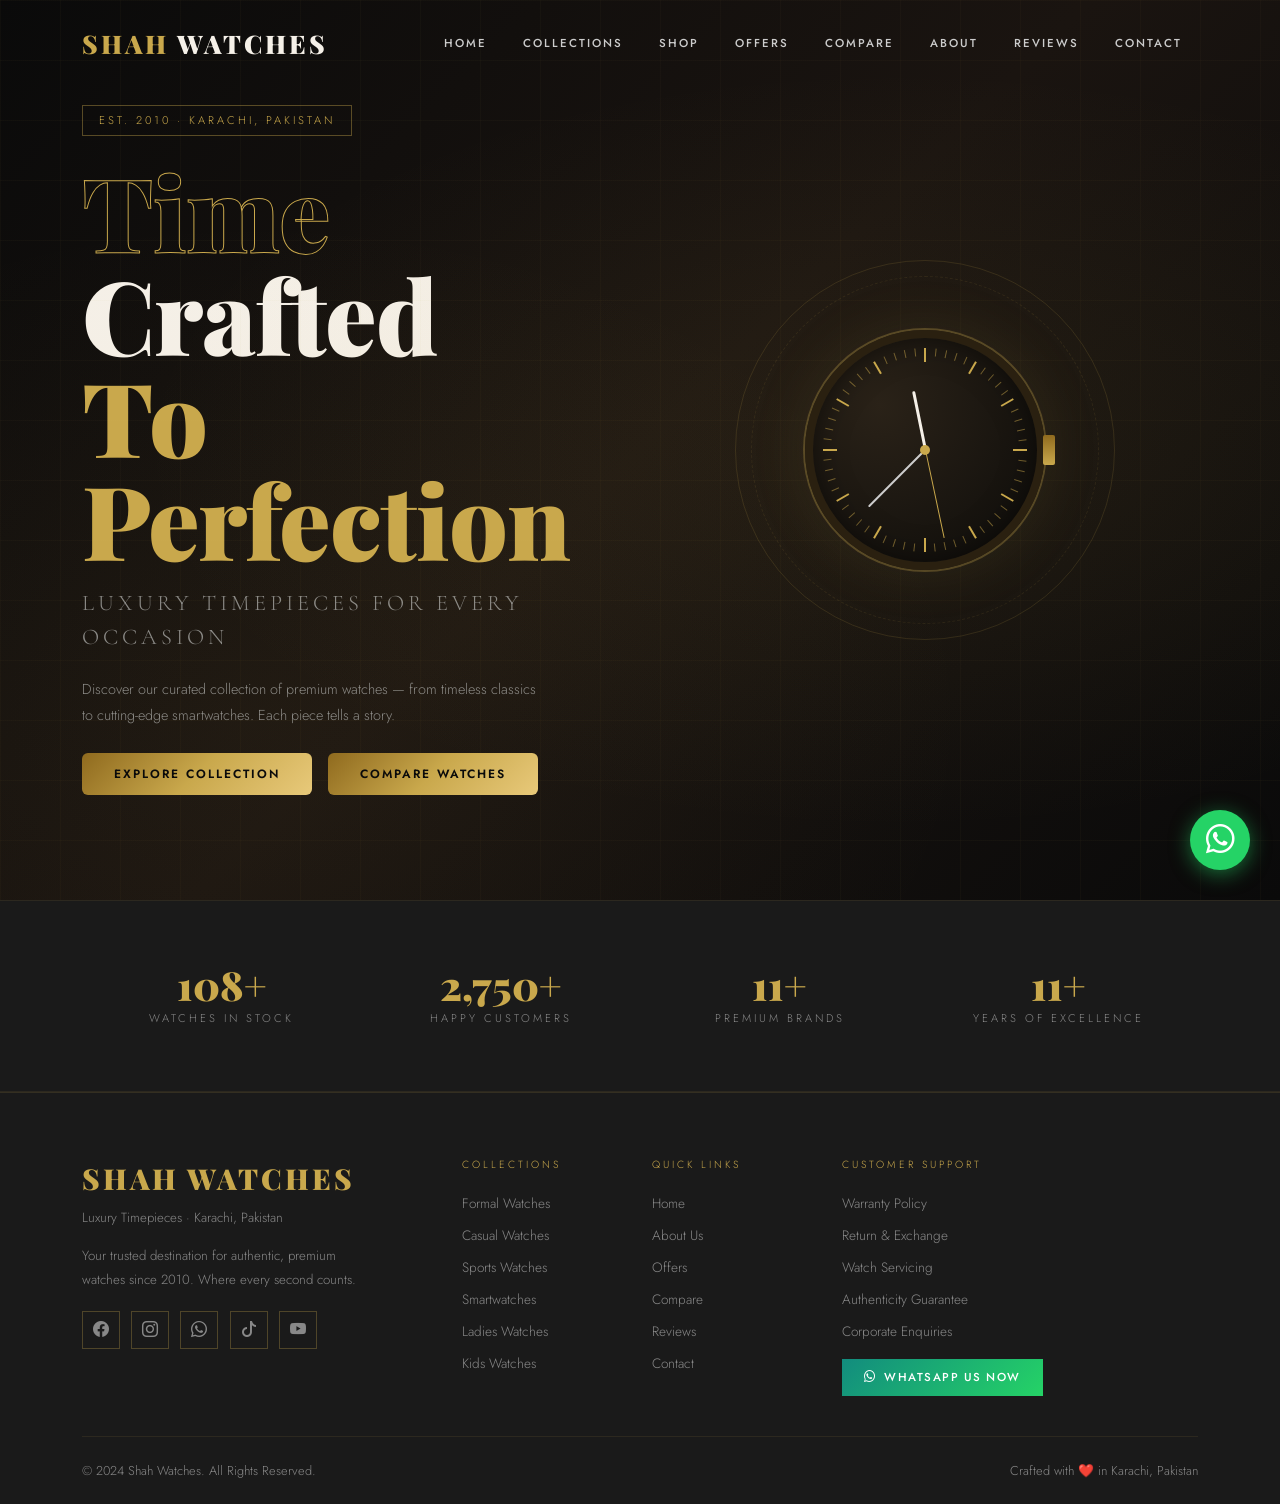
==== index.html @ b2a157eb "initial" ====
<!DOCTYPE html>
<html lang="en">
<head>
  <meta charset="UTF-8" />
  <meta name="viewport" content="width=device-width, initial-scale=1.0"/>
  <title>SHAH WATCHES – Luxury Timepieces</title>

  <!-- Bootstrap 5 -->
  <link href="https://cdn.jsdelivr.net/npm/bootstrap@5.3.3/dist/css/bootstrap.min.css" rel="stylesheet"/>
  <!-- Bootstrap Icons -->
  <link href="https://cdn.jsdelivr.net/npm/bootstrap-icons@1.11.3/font/bootstrap-icons.min.css" rel="stylesheet"/>
  <!-- Google Fonts -->
  <link href="https://fonts.googleapis.com/css2?family=Playfair+Display:ital,wght@0,400;0,700;0,900;1,400&family=Cormorant+Garamond:wght@300;400;600&family=Jost:wght@300;400;500;600&display=swap" rel="stylesheet"/>
  <link rel="shortcut icon" href="images/wrist-watch.png" type="image/x-icon">
  <link rel="stylesheet" href="style.css">  
</head>
<body>

<!-- ════════════════════════════════════════
     WHATSAPP FLOATING BUTTON
═══════════════════════════════════════════ -->
<a href="https://wa.me/923001234567" target="_blank" class="whatsapp-float" title="Chat on WhatsApp">
  <i class="bi bi-whatsapp"></i>
</a>
<div class="whatsapp-tooltip">Chat on WhatsApp</div>

<!-- BACK TO TOP -->
<div id="backToTop" onclick="window.scrollTo({top:0,behavior:'smooth'})">
  <i class="bi bi-chevron-up"></i>
</div>

<!-- ════════════════════════════════════════
     NAVBAR
═══════════════════════════════════════════ -->
<nav class="navbar navbar-expand-lg fixed-top" id="mainNav">
  <div class="container">
    <a class="navbar-brand" href="#hero">SHAH <span>WATCHES</span></a>
    <button class="navbar-toggler" type="button" data-bs-toggle="collapse" data-bs-target="#navMenu">
      <span class="navbar-toggler-icon"></span>
    </button>
    <div class="collapse navbar-collapse" id="navMenu">
      <ul class="navbar-nav ms-auto gap-1">
        <li class="nav-item"><a class="nav-link active" href="index.html">Home</a></li>
        <li class="nav-item"><a class="nav-link" href="collection.html">Collections</a></li>
        <li class="nav-item"><a class="nav-link" href="shop.html">Shop</a></li>
        <li class="nav-item"><a class="nav-link" href="offers.html">Offers</a></li>
        <li class="nav-item"><a class="nav-link" href="compare.html">Compare</a></li>
        <li class="nav-item"><a class="nav-link" href="about.html">About</a></li>
        <li class="nav-item"><a class="nav-link" href="reviews.html">Reviews</a></li>
        <li class="nav-item"><a class="nav-link" href="contact.html">Contact</a></li>
      </ul>
    </div>
  </div>
</nav>

<!-- ════════════════════════════════════════
     HERO
═══════════════════════════════════════════ -->
<section id="hero">
  <div class="hero-grid-bg"></div>
  <div class="container">
    <div class="row align-items-center">
      <div class="col-lg-6">
        <div class="hero-badge">Est. 2010 · Karachi, Pakistan</div>
        <h1 class="hero-title mb-3">
          <span class="outline-text">Time</span><br>
          Crafted<br>
          <span class="gold">To Perfection</span>
        </h1>
        <p class="hero-subtitle mb-4">Luxury Timepieces for Every Occasion</p>
        <p class="text-muted mb-4" style="font-size:0.9rem; max-width:460px; line-height:1.8; color:var(--gray) !important;">
          Discover our curated collection of premium watches — from timeless classics to cutting-edge smartwatches. Each piece tells a story.
        </p>
        <div class="d-flex gap-3 flex-wrap">
          <a href="shop.html" class="btn btn-gold"><span>Explore Collection</span></a>
          <a href="compare.html" class="btn btn-gold"><span>Compare Watches</span></a>
        </div>
      </div>
      <div class="col-lg-6 hero-watch-visual">
        <div class="watch-ring" id="watchRing">
          <div class="watch-face" id="watchFace">
            <div class="tick-marks" id="tickMarks"></div>
            <div class="watch-hand-hour" id="hourHand"></div>
            <div class="watch-hand-min" id="minHand"></div>
            <div class="watch-hand-sec" id="secHand"></div>
            <div class="watch-center-dot"></div>
            <div class="watch-crown"></div>
          </div>
        </div>
      </div>
    </div>
  </div>
</section>

<!-- ════════════════════════════════════════
     STATS
═══════════════════════════════════════════ -->
<section id="stats">
  <div class="container">
    <div class="row text-center g-0">
      <div class="col-6 col-md-3 fade-up">
        <div class="stat-item">
          <div class="stat-number" data-count="500">0</div>
          <div class="stat-label">Watches in Stock</div>
        </div>
      </div>
      <div class="col-6 col-md-3 fade-up" style="transition-delay:0.1s">
        <div class="stat-item">
          <div class="stat-number" data-count="15000">0</div>
          <div class="stat-label">Happy Customers</div>
        </div>
      </div>
      <div class="col-6 col-md-3 fade-up" style="transition-delay:0.2s">
        <div class="stat-item">
          <div class="stat-number" data-count="50">0</div>
          <div class="stat-label">Premium Brands</div>
        </div>
      </div>
      <div class="col-6 col-md-3 fade-up" style="transition-delay:0.3s">
        <div class="stat-item">
          <div class="stat-number" data-count="14">0</div>
          <div class="stat-label">Years of Excellence</div>
        </div>
      </div>
    </div>
  </div>
</section>



<!-- ════════════════════════════════════════
     FOOTER
═══════════════════════════════════════════ -->
<footer>
  <div class="container">
    <div class="row g-4">
      <div class="col-lg-4">
        <div class="footer-brand">SHAH WATCHES</div>
        <div class="footer-tagline">Luxury Timepieces · Karachi, Pakistan</div>
        <p style="color:var(--gray); font-size:0.83rem; line-height:1.8; margin-top:1rem; max-width:300px;">
          Your trusted destination for authentic, premium watches since 2010. Where every second counts.
        </p>
        <div class="social-links">
          <a href="https://www.facebook.com/" class="social-link"><i class="bi bi-facebook"></i></a>
          <a href="https://www.instagram.com/" class="social-link"><i class="bi bi-instagram"></i></a>
          <a href="https://wa.me/923001234567" target="_blank" class="social-link"><i class="bi bi-whatsapp"></i></a>
          <a href="https://www.tiktok.com/" class="social-link"><i class="bi bi-tiktok"></i></a>
          <a href="https://www.youtube.com/feed/homepage" class="social-link"><i class="bi bi-youtube"></i></a>
        </div>
      </div>
      <div class="col-sm-6 col-lg-2">
        <div class="footer-heading">Collections</div>
        <ul class="footer-links">
          <li><a href="#categories">Formal Watches</a></li>
          <li><a href="#categories">Casual Watches</a></li>
          <li><a href="#categories">Sports Watches</a></li>
          <li><a href="#categories">Smartwatches</a></li>
          <li><a href="#categories">Ladies Watches</a></li>
          <li><a href="#categories">Kids Watches</a></li>
        </ul>
      </div>
      <div class="col-sm-6 col-lg-2">
        <div class="footer-heading">Quick Links</div>
        <ul class="footer-links">
          <li><a href="index.html">Home</a></li>
          <li><a href="about.html">About Us</a></li>
          <li><a href="offers.html">Offers</a></li>
          <li><a href="compare.html">Compare</a></li>
          <li><a href="reviews.html">Reviews</a></li>
          <li><a href="contact.html">Contact</a></li>
        </ul>
      </div>
      <div class="col-lg-4">
        <div class="footer-heading">Customer Support</div>
        <ul class="footer-links">
          <li><a href="#">Warranty Policy</a></li>
          <li><a href="#">Return & Exchange</a></li>
          <li><a href="#">Watch Servicing</a></li>
          <li><a href="#">Authenticity Guarantee</a></li>
          <li><a href="#">Corporate Enquiries</a></li>
        </ul>
        <div class="mt-3">
          <a href="https://wa.me/923001234567" target="_blank" class="btn-whatsapp d-inline-flex" style="width:auto; padding: 0.6rem 1.4rem;">
            <i class="bi bi-whatsapp"></i> WhatsApp Us Now
          </a>
        </div>
      </div>
    </div>
    <div class="footer-bottom">
      <p>© 2024 Shah Watches. All Rights Reserved.</p>
      <p>Crafted with ❤️ in Karachi, Pakistan</p>
    </div>
  </div>
</footer>

<!-- ════════════════════════════════════════
     SCRIPTS
═══════════════════════════════════════════ -->
<script src="https://code.jquery.com/jquery-3.7.1.min.js"></script>
<script src="https://cdn.jsdelivr.net/npm/bootstrap@5.3.3/dist/js/bootstrap.bundle.min.js"></script>
<script src="script.js"></script>
</body>
</html>
---- style.css ----
:root {
      --gold: #c9a84c;
      --gold-light: #e8c97a;
      --gold-dark: #8f6a1e;
      --black: #0a0a0a;
      --dark: #111111;
      --dark2: #1a1a1a;
      --dark3: #222222;
      --dark4: #2c2c2c;
      --gray: #888888;
      --light-gray: #cccccc;
      --white: #f5f0e8;
      --whatsapp: #25d366;
    }

    * { margin: 0; padding: 0; box-sizing: border-box; }

    html { scroll-behavior: smooth; }

    body {
      background: var(--black);
      color: var(--white);
      font-family: 'Jost', sans-serif;
      font-weight: 300;
      overflow-x: hidden;
    }

    /* ── SCROLLBAR ── */
    ::-webkit-scrollbar { width: 6px; }
    ::-webkit-scrollbar-track { background: var(--dark); }
    ::-webkit-scrollbar-thumb { background: var(--gold); border-radius: 3px; }

    /* ── SELECTION ── */
    ::selection { background: var(--gold); color: var(--black); }

    /* ── TYPOGRAPHY ── */
    .display-font { font-family: 'Playfair Display', serif; }
    .serif { font-family: 'Cormorant Garamond', serif; }
    .gold { color: var(--gold); }
    .gold-light { color: var(--gold-light); }

    /* ── GOLD LINE DIVIDER ── */
    .gold-line {
      width: 60px; height: 2px;
      background: linear-gradient(90deg, transparent, var(--gold), transparent);
      margin: 1rem auto;
    }
    .gold-line-left {
      width: 60px; height: 2px;
      background: linear-gradient(90deg, var(--gold), transparent);
      margin: 1rem 0;
    }

    /* ── BUTTONS ── */
    .btn-gold {
      background: linear-gradient(135deg, var(--gold-dark), var(--gold), var(--gold-light));
      color: var(--black);
      border: none;
      font-family: 'Jost', sans-serif;
      font-weight: 600;
      letter-spacing: 2px;
      text-transform: uppercase;
      font-size: 0.75rem;
      padding: 0.75rem 2rem;
      transition: all 0.4s ease;
      position: relative;
      overflow: hidden;
    }
    .btn-gold::before {
      content: '';
      position: absolute; top: 0; left: -100%;
      width: 100%; height: 100%;
      background: linear-gradient(135deg, var(--gold-light), var(--gold));
      transition: left 0.4s ease;
    }
    .btn-gold:hover::before { left: 0; }
    .btn-gold span { position: relative; z-index: 1; }
    .btn-gold:hover { color: var(--black); transform: translateY(-2px); box-shadow: 0 8px 25px rgba(201,168,76,0.4); }

    .btn-outline-gold {
      border: 1px solid var(--gold);
      color: var(--gold);
      background: transparent;
      font-family: 'Jost', sans-serif;
      font-weight: 500;
      letter-spacing: 2px;
      text-transform: uppercase;
      font-size: 0.75rem;
      padding: 0.75rem 2rem;
      transition: all 0.3s ease;
    }
    .btn-outline-gold:hover {
      background: var(--gold);
      color: var(--black);
      transform: translateY(-2px);
      box-shadow: 0 8px 25px rgba(201,168,76,0.3);
    }

    /* ── WHATSAPP FLOAT ── */
    .whatsapp-float {
      position: fixed;
      bottom: 30px; right: 30px;
      z-index: 9999;
      width: 60px; height: 60px;
      background: var(--whatsapp);
      border-radius: 50%;
      display: flex; align-items: center; justify-content: center;
      box-shadow: 0 4px 20px rgba(37,211,102,0.5);
      transition: all 0.3s ease;
      text-decoration: none;
    }
    .whatsapp-float:hover {
      transform: scale(1.15);
      box-shadow: 0 8px 30px rgba(37,211,102,0.7);
    }
    .whatsapp-float i { color: #fff; font-size: 1.8rem; }
    .whatsapp-tooltip {
      position: fixed;
      bottom: 42px; right: 100px;
      z-index: 9998;
      background: var(--dark2);
      color: var(--white);
      padding: 0.4rem 0.8rem;
      border-radius: 6px;
      font-size: 0.8rem;
      white-space: nowrap;
      border: 1px solid var(--gold);
      opacity: 0;
      pointer-events: none;
      transition: opacity 0.3s;
    }
    .whatsapp-float:hover + .whatsapp-tooltip { opacity: 1; }

    /* ── NAVBAR ── */
    #mainNav {
      background: rgba(10,10,10,0.0);
      transition: all 0.5s ease;
      padding: 1.2rem 0;
    }
    #mainNav.scrolled {
      background: rgba(10,10,10,0.97);
      padding: 0.7rem 0;
      border-bottom: 1px solid rgba(201,168,76,0.2);
      box-shadow: 0 4px 20px rgba(0,0,0,0.5);
    }
    .navbar-brand {
      font-family: 'Playfair Display', serif;
      font-size: 1.6rem;
      font-weight: 900;
      color: var(--gold) !important;
      letter-spacing: 3px;
      text-transform: uppercase;
    }
    .navbar-brand span { color: var(--white); }
    .nav-link {
      font-family: 'Jost', sans-serif;
      font-weight: 500;
      letter-spacing: 2px;
      text-transform: uppercase;
      font-size: 0.72rem;
      color: var(--light-gray) !important;
      padding: 0.5rem 1rem !important;
      transition: color 0.3s;
      position: relative;
    }
    .nav-link::after {
      content: '';
      position: absolute; bottom: 0; left: 50%; right: 50%;
      height: 1px; background: var(--gold);
      transition: all 0.3s;
    }
    .nav-link:hover::after, .nav-link.active::after { left: 10%; right: 10%; }
    .nav-link:hover, .nav-link.active { color: var(--gold) !important; }
    .navbar-toggler { border-color: var(--gold); }
    .navbar-toggler-icon { filter: invert(1); }

    /* ── HERO ── */
    #hero {
      min-height: 100vh;
      background: linear-gradient(135deg, #0a0a0a 0%, #1a1410 50%, #0a0a0a 100%);
      position: relative;
      display: flex; align-items: center;
      overflow: hidden;
    }
    #hero::before {
      content: '';
      position: absolute; inset: 0;
      background:
        radial-gradient(ellipse at 70% 50%, rgba(201,168,76,0.08) 0%, transparent 60%),
        radial-gradient(ellipse at 20% 80%, rgba(201,168,76,0.05) 0%, transparent 50%);
    }
    .hero-grid-bg {
      position: absolute; inset: 0;
      background-image:
        linear-gradient(rgba(201,168,76,0.03) 1px, transparent 1px),
        linear-gradient(90deg, rgba(201,168,76,0.03) 1px, transparent 1px);
      background-size: 60px 60px;
    }
    .hero-title {
      font-family: 'Playfair Display', serif;
      font-size: clamp(3rem, 8vw, 7rem);
      font-weight: 900;
      line-height: 1.0;
      letter-spacing: -1px;
    }
    .hero-title .outline-text {
      -webkit-text-stroke: 1px var(--gold);
      color: transparent;
    }
    .hero-subtitle {
      font-family: 'Cormorant Garamond', serif;
      font-size: clamp(1rem, 2vw, 1.4rem);
      color: var(--gray);
      letter-spacing: 4px;
      text-transform: uppercase;
      font-weight: 300;
    }
    .hero-badge {
      display: inline-block;
      border: 1px solid rgba(201,168,76,0.4);
      color: var(--gold);
      font-size: 0.7rem;
      letter-spacing: 3px;
      text-transform: uppercase;
      padding: 0.4rem 1rem;
      font-family: 'Jost', sans-serif;
      margin-bottom: 1.5rem;
    }
    .hero-watch-visual {
      position: relative;
      display: flex; align-items: center; justify-content: center;
    }
    .watch-ring {
      width: 380px; height: 380px;
      border-radius: 50%;
      border: 1px solid rgba(201,168,76,0.15);
      display: flex; align-items: center; justify-content: center;
      position: relative;
      animation: rotateRing 20s linear infinite;
    }
    .watch-ring::before {
      content: '';
      position: absolute; inset: 15px;
      border-radius: 50%;
      border: 1px dashed rgba(201,168,76,0.1);
    }
    @keyframes rotateRing { to { transform: rotate(360deg); } }
    .watch-face {
      width: 240px; height: 240px;
      border-radius: 50%;
      background: radial-gradient(circle at 30% 30%, #2a2218, #0d0c0a);
      border: 8px solid #2a2010;
      box-shadow:
        0 0 0 2px rgba(201,168,76,0.3),
        0 0 60px rgba(201,168,76,0.1),
        inset 0 0 30px rgba(0,0,0,0.5);
      position: relative;
      display: flex; align-items: center; justify-content: center;
      animation: counterRotate 20s linear infinite;
    }
    @keyframes counterRotate { to { transform: rotate(-360deg); } }
    .watch-crown {
      width: 12px; height: 30px;
      background: linear-gradient(var(--gold-dark), var(--gold));
      border-radius: 2px;
      position: absolute;
      right: -18px; top: 50%;
      transform: translateY(-50%);
    }
    .watch-hand-hour, .watch-hand-min, .watch-hand-sec {
      position: absolute;
      bottom: 50%; left: 50%;
      transform-origin: bottom center;
      border-radius: 2px;
    }
    .watch-hand-hour {
      width: 3px; height: 60px;
      background: var(--white);
      margin-left: -1.5px;
    }
    .watch-hand-min {
      width: 2px; height: 80px;
      background: var(--light-gray);
      margin-left: -1px;
    }
    .watch-hand-sec {
      width: 1px; height: 90px;
      background: var(--gold);
      margin-left: -0.5px;
    }
    .watch-center-dot {
      position: absolute;
      width: 10px; height: 10px;
      background: var(--gold);
      border-radius: 50%;
      z-index: 10;
    }
    .tick-marks {
      position: absolute; inset: 10px; border-radius: 50%;
    }
    .tick {
      position: absolute; width: 100%; height: 100%;
      display: flex; align-items: flex-start; justify-content: center;
    }
    .tick span {
      display: block;
      width: 1px; height: 8px;
      background: rgba(201,168,76,0.5);
    }
    .tick.major span {
      width: 2px; height: 14px;
      background: var(--gold);
    }

    /* ── SECTION BASE ── */
    section { padding: 6rem 0; }
    .section-label {
      font-family: 'Jost', sans-serif;
      font-size: 0.65rem;
      letter-spacing: 5px;
      text-transform: uppercase;
      color: var(--gold);
      margin-bottom: 0.5rem;
    }
    .section-title {
      font-family: 'Playfair Display', serif;
      font-size: clamp(2rem, 4vw, 3rem);
      font-weight: 700;
      line-height: 1.2;
    }

    /* ── STATS BAR ── */
    #stats {
      background: var(--dark2);
      padding: 3rem 0;
      border-top: 1px solid rgba(201,168,76,0.1);
      border-bottom: 1px solid rgba(201,168,76,0.1);
    }
    .stat-item { text-align: center; padding: 1rem; }
    .stat-number {
      font-family: 'Playfair Display', serif;
      font-size: 2.5rem;
      font-weight: 900;
      color: var(--gold);
      line-height: 1;
    }
    .stat-label {
      font-size: 0.7rem;
      letter-spacing: 3px;
      text-transform: uppercase;
      color: var(--gray);
      margin-top: 0.3rem;
    }
    .stat-divider {
      width: 1px;
      background: rgba(201,168,76,0.2);
      align-self: stretch;
    }

    /* ── CATEGORIES ── */
    #categories { background: var(--dark); }
    .category-card {
      position: relative;
      overflow: hidden;
      cursor: pointer;
      border: 1px solid rgba(201,168,76,0.1);
      transition: all 0.4s ease;
      background: var(--dark2);
    }
    .category-card:hover {
      border-color: var(--gold);
      transform: translateY(-5px);
      box-shadow: 0 20px 40px rgba(0,0,0,0.5), 0 0 20px rgba(201,168,76,0.1);
    }
    .category-icon-wrap {
      width: 80px; height: 80px;
      border-radius: 50%;
      background: linear-gradient(135deg, var(--dark3), var(--dark4));
      border: 1px solid rgba(201,168,76,0.3);
      display: flex; align-items: center; justify-content: center;
      margin: 2rem auto 1rem;
      transition: all 0.4s;
    }
    .category-card:hover .category-icon-wrap {
      background: linear-gradient(135deg, var(--gold-dark), var(--gold));
      border-color: var(--gold);
    }
    .category-icon-wrap i { font-size: 2rem; color: var(--gold); transition: color 0.4s; }
    .category-card:hover .category-icon-wrap i { color: var(--black); }
    .category-card .card-body { text-align: center; padding: 1rem 1.5rem 2rem; }
    .category-card .card-title {
      font-family: 'Playfair Display', serif;
      font-size: 1.2rem;
      color: var(--white);
      margin-bottom: 0.5rem;
    }
    .category-card .card-text { color: var(--gray); font-size: 0.85rem; line-height: 1.6; }
    .category-count {
      display: inline-block;
      background: rgba(201,168,76,0.1);
      color: var(--gold);
      border: 1px solid rgba(201,168,76,0.3);
      font-size: 0.65rem;
      letter-spacing: 2px;
      padding: 0.2rem 0.7rem;
      margin-top: 0.8rem;
      text-transform: uppercase;
    }

    /* ── PRODUCTS ── */
    #products { background: var(--black); }
    .filter-tabs { border-bottom: 1px solid rgba(201,168,76,0.15); margin-bottom: 3rem; }
    .filter-tab {
      background: none; border: none; outline: none;
      color: var(--gray);
      font-family: 'Jost', sans-serif;
      font-size: 0.75rem;
      letter-spacing: 2px;
      text-transform: uppercase;
      padding: 0.8rem 1.5rem;
      cursor: pointer;
      transition: all 0.3s;
      position: relative;
      border-bottom: 2px solid transparent;
      margin-bottom: -1px;
    }
    .filter-tab.active, .filter-tab:hover { color: var(--gold); border-bottom-color: var(--gold); }

    .product-card {
      background: var(--dark2);
      border: 1px solid rgba(201,168,76,0.08);
      transition: all 0.4s ease;
      overflow: hidden;
      position: relative;
    }
    .product-card:hover {
      border-color: rgba(201,168,76,0.3);
      transform: translateY(-5px);
      box-shadow: 0 20px 50px rgba(0,0,0,0.6);
    }
    .product-img-wrap {
      background: linear-gradient(135deg, #1a1812, #0f0e0c);
      padding: 2rem;
      display: flex; align-items: center; justify-content: center;
      min-height: 200px;
      position: relative;
      overflow: hidden;
    }
    .product-img-wrap::after {
      content: '';
      position: absolute; inset: 0;
      background: radial-gradient(circle at 50% 50%, rgba(201,168,76,0.05), transparent 70%);
    }
    .product-emoji { font-size: 5rem; filter: drop-shadow(0 10px 20px rgba(0,0,0,0.5)); }
    .product-badge {
      position: absolute; top: 1rem; left: 1rem;
      background: var(--gold);
      color: var(--black);
      font-size: 0.6rem;
      font-weight: 700;
      letter-spacing: 2px;
      padding: 0.25rem 0.6rem;
      text-transform: uppercase;
    }
    .product-badge.sale { background: #c0392b; color: #fff; }
    .product-badge.new { background: var(--gold); }
    .product-info { padding: 1.5rem; }
    .product-brand {
      font-size: 0.65rem;
      letter-spacing: 3px;
      color: var(--gold);
      text-transform: uppercase;
      margin-bottom: 0.3rem;
    }
    .product-name {
      font-family: 'Playfair Display', serif;
      font-size: 1.05rem;
      color: var(--white);
      margin-bottom: 0.4rem;
    }
    .product-desc { font-size: 0.8rem; color: var(--gray); line-height: 1.5; margin-bottom: 1rem; }
    .product-price .current { font-size: 1.2rem; color: var(--gold); font-weight: 600; }
    .product-price .old { font-size: 0.85rem; color: var(--gray); text-decoration: line-through; margin-left: 0.5rem; }
    .product-stars { color: var(--gold); font-size: 0.75rem; }
    .btn-whatsapp {
      background: linear-gradient(135deg, #128c7e, #25d366);
      color: #fff;
      border: none;
      font-family: 'Jost', sans-serif;
      font-size: 0.72rem;
      letter-spacing: 1.5px;
      text-transform: uppercase;
      font-weight: 500;
      padding: 0.6rem 1.2rem;
      transition: all 0.3s;
      text-decoration: none;
      display: inline-flex; align-items: center; gap: 0.4rem;
      width: 100%; justify-content: center;
    }
    .btn-whatsapp:hover {
      color: #fff; transform: translateY(-2px);
      box-shadow: 0 6px 20px rgba(37,211,102,0.4);
    }

    /* ── PROMOTIONS ── */
    #promotions { background: var(--dark); }
    .promo-card {
      background: linear-gradient(135deg, var(--dark2), var(--dark3));
      border: 1px solid rgba(201,168,76,0.15);
      padding: 2.5rem;
      position: relative;
      overflow: hidden;
      transition: all 0.3s;
    }
    .promo-card::before {
      content: '';
      position: absolute; top: 0; left: 0;
      width: 4px; height: 100%;
      background: linear-gradient(var(--gold-dark), var(--gold-light));
    }
    .promo-card:hover { border-color: var(--gold); transform: translateY(-3px); }
    .promo-icon { font-size: 2.5rem; margin-bottom: 1rem; }
    .promo-tag {
      display: inline-block;
      background: rgba(201,168,76,0.1);
      border: 1px solid var(--gold);
      color: var(--gold);
      font-size: 0.7rem;
      letter-spacing: 2px;
      padding: 0.3rem 0.8rem;
      text-transform: uppercase;
      margin-bottom: 1rem;
    }
    .promo-title { font-family: 'Playfair Display', serif; font-size: 1.3rem; margin-bottom: 0.5rem; }
    .promo-desc { color: var(--gray); font-size: 0.85rem; line-height: 1.6; }
    .promo-discount {
      position: absolute; top: 1.5rem; right: 1.5rem;
      font-family: 'Playfair Display', serif;
      font-size: 2rem;
      font-weight: 900;
      color: var(--gold);
      opacity: 0.15;
    }

    /* ── COMPARE ── */
    #compare { background: var(--black); }
    .compare-table {
      background: var(--dark2);
      border: 1px solid rgba(201,168,76,0.1);
      overflow: hidden;
    }
    .compare-table table { margin: 0; }
    .compare-table thead th {
      background: var(--dark3);
      color: var(--gold);
      font-family: 'Jost', sans-serif;
      font-size: 0.75rem;
      letter-spacing: 2px;
      text-transform: uppercase;
      border-color: rgba(201,168,76,0.15);
      padding: 1rem;
      font-weight: 500;
    }
    .compare-table tbody tr { transition: background 0.2s; }
    .compare-table tbody tr:hover { background: rgba(201,168,76,0.04); }
    .compare-table td {
      color: var(--light-gray);
      border-color: rgba(201,168,76,0.08);
      font-size: 0.9rem;
      padding: 0.9rem 1rem;
      vertical-align: middle;
    }
    .compare-table td.feature-name { color: var(--gray); font-size: 0.8rem; letter-spacing: 1px; }
    .compare-table td i.bi-check-circle-fill { color: #2ecc71; }
    .compare-table td i.bi-x-circle-fill { color: #e74c3c; }
    .watch-selector select {
      background: var(--dark3);
      color: var(--white);
      border: 1px solid rgba(201,168,76,0.3);
      font-family: 'Jost', sans-serif;
      font-size: 0.85rem;
      padding: 0.7rem 1rem;
      width: 100%;
    }
    .watch-selector select:focus { outline: none; border-color: var(--gold); box-shadow: none; }
    .watch-selector label { color: var(--gold); font-size: 0.7rem; letter-spacing: 2px; text-transform: uppercase; }

    /* ── ABOUT ── */
    #about { background: var(--dark); }
    .about-img-wrap {
      position: relative;
      padding: 2rem;
    }
    .about-img-wrap::before {
      content: '';
      position: absolute; top: 0; left: 0;
      width: 70%; height: 70%;
      border-top: 2px solid var(--gold);
      border-left: 2px solid var(--gold);
    }
    .about-img-wrap::after {
      content: '';
      position: absolute; bottom: 0; right: 0;
      width: 70%; height: 70%;
      border-bottom: 2px solid var(--gold);
      border-right: 2px solid var(--gold);
    }
    .about-inner {
      background: linear-gradient(135deg, var(--dark2), var(--dark3));
      border: 1px solid rgba(201,168,76,0.1);
      padding: 3rem;
      position: relative; z-index: 1;
    }
    .about-inner-emoji { font-size: 8rem; text-align: center; margin-bottom: 1rem; }
    .value-item { display: flex; gap: 1rem; margin-bottom: 1.5rem; }
    .value-icon {
      width: 40px; height: 40px; flex-shrink: 0;
      border: 1px solid rgba(201,168,76,0.3);
      display: flex; align-items: center; justify-content: center;
      color: var(--gold);
    }
    .value-title { font-family: 'Playfair Display', serif; font-size: 1rem; margin-bottom: 0.2rem; }
    .value-desc { color: var(--gray); font-size: 0.83rem; }

    /* ── FEEDBACK ── */
    #feedback { background: var(--black); }
    .review-card {
      background: var(--dark2);
      border: 1px solid rgba(201,168,76,0.08);
      padding: 2rem;
      position: relative;
      transition: all 0.3s;
    }
    .review-card:hover { border-color: rgba(201,168,76,0.25); }
    .review-card::before {
      content: '"';
      font-family: 'Playfair Display', serif;
      font-size: 6rem;
      color: rgba(201,168,76,0.08);
      position: absolute; top: -10px; left: 1rem;
      line-height: 1;
    }
    .reviewer-avatar {
      width: 48px; height: 48px;
      background: linear-gradient(135deg, var(--gold-dark), var(--gold));
      border-radius: 50%;
      display: flex; align-items: center; justify-content: center;
      color: var(--black);
      font-weight: 700; font-size: 1.1rem;
      font-family: 'Playfair Display', serif;
    }
    .reviewer-name { font-family: 'Playfair Display', serif; font-size: 1rem; }
    .reviewer-date { font-size: 0.75rem; color: var(--gray); }
    .review-text { color: var(--light-gray); font-size: 0.88rem; line-height: 1.7; }

    /* ── FEEDBACK FORM ── */
    .feedback-form-wrap {
      background: var(--dark2);
      border: 1px solid rgba(201,168,76,0.15);
      padding: 2.5rem;
    }
    .form-control-dark {
      background: var(--dark3) !important;
      border: 1px solid rgba(201,168,76,0.2) !important;
      color: var(--white) !important;
      font-family: 'Jost', sans-serif;
      font-size: 0.88rem;
      padding: 0.8rem 1rem;
      border-radius: 0;
      transition: border-color 0.3s;
    }
    .form-control-dark:focus {
      border-color: var(--gold) !important;
      box-shadow: 0 0 0 2px rgba(201,168,76,0.1) !important;
      outline: none;
    }
    .form-control-dark::placeholder { color: var(--gray); }
    .form-label-dark {
      color: var(--gold);
      font-size: 0.7rem;
      letter-spacing: 2px;
      text-transform: uppercase;
      margin-bottom: 0.4rem;
    }
    .star-rating { display: flex; gap: 0.3rem; flex-direction: row-reverse; justify-content: flex-end; }
    .star-rating input { display: none; }
    .star-rating label {
      font-size: 1.5rem; color: var(--dark4); cursor: pointer;
      transition: color 0.2s;
    }
    .star-rating label:hover, .star-rating label:hover ~ label,
    .star-rating input:checked ~ label { color: var(--gold); }
    .invalid-feedback { font-size: 0.75rem; color: #e74c3c !important; display: none; }
    .form-control-dark.is-invalid { border-color: #e74c3c !important; }
    .form-control-dark.is-invalid ~ .invalid-feedback { display: block; }
    .was-validated .form-control-dark:invalid { border-color: #e74c3c !important; }
    .success-msg { display: none; background: rgba(46,204,113,0.1); border: 1px solid #2ecc71; color: #2ecc71; padding: 1rem; font-size: 0.88rem; }

    /* ── CONTACT ── */
    #contact { background: var(--dark); }
    .contact-info-card {
      background: var(--dark2);
      border: 1px solid rgba(201,168,76,0.1);
      padding: 2rem;
      display: flex; gap: 1rem; align-items: flex-start;
      transition: all 0.3s;
      margin-bottom: 1rem;
    }
    .contact-info-card:hover { border-color: var(--gold); }
    .contact-icon {
      width: 48px; height: 48px; flex-shrink: 0;
      background: rgba(201,168,76,0.1);
      border: 1px solid rgba(201,168,76,0.3);
      display: flex; align-items: center; justify-content: center;
      color: var(--gold); font-size: 1.2rem;
    }
    .contact-label { font-size: 0.65rem; letter-spacing: 2px; text-transform: uppercase; color: var(--gold); }
    .contact-value { color: var(--white); font-size: 0.9rem; margin-top: 0.2rem; }
    .contact-form-wrap {
      background: var(--dark2);
      border: 1px solid rgba(201,168,76,0.15);
      padding: 2.5rem;
    }

    /* ── LOCATIONS ── */
    .location-card {
      background: var(--dark3);
      border: 1px solid rgba(201,168,76,0.1);
      padding: 1.5rem;
      margin-bottom: 0.8rem;
      transition: all 0.3s;
    }
    .location-card:hover { border-color: var(--gold); }
    .location-name { font-family: 'Playfair Display', serif; font-size: 1rem; color: var(--gold); }
    .location-addr { color: var(--gray); font-size: 0.83rem; margin-top: 0.3rem; }

    /* ── FOOTER ── */
    footer {
      background: var(--dark2);
      border-top: 1px solid rgba(201,168,76,0.15);
      padding: 4rem 0 1.5rem;
    }
    .footer-brand {
      font-family: 'Playfair Display', serif;
      font-size: 1.8rem;
      font-weight: 900;
      color: var(--gold);
      letter-spacing: 3px;
    }
    .footer-tagline { color: var(--gray); font-size: 0.83rem; margin-top: 0.5rem; }
    .footer-heading {
      font-family: 'Jost', sans-serif;
      font-size: 0.65rem;
      letter-spacing: 3px;
      text-transform: uppercase;
      color: var(--gold);
      margin-bottom: 1.2rem;
    }
    .footer-links { list-style: none; padding: 0; }
    .footer-links li { margin-bottom: 0.5rem; }
    .footer-links a {
      color: var(--gray); font-size: 0.85rem; text-decoration: none;
      transition: color 0.3s;
    }
    .footer-links a:hover { color: var(--gold); }
    .social-links { display: flex; gap: 0.7rem; margin-top: 1.2rem; }
    .social-link {
      width: 38px; height: 38px;
      border: 1px solid rgba(201,168,76,0.3);
      display: flex; align-items: center; justify-content: center;
      color: var(--gray); font-size: 1rem;
      transition: all 0.3s; text-decoration: none;
    }
    .social-link:hover { background: var(--gold); border-color: var(--gold); color: var(--black); }
    .footer-bottom {
      border-top: 1px solid rgba(201,168,76,0.1);
      padding-top: 1.5rem; margin-top: 2.5rem;
      display: flex; justify-content: space-between; align-items: center;
      flex-wrap: wrap; gap: 0.5rem;
    }
    .footer-bottom p { color: var(--gray); font-size: 0.8rem; margin: 0; }

    /* ── ANIMATIONS ── */
    .fade-up {
      opacity: 0; transform: translateY(30px);
      transition: all 0.7s ease;
    }
    .fade-up.visible { opacity: 1; transform: translateY(0); }
    .fade-in { opacity: 0; transition: opacity 0.7s ease; }
    .fade-in.visible { opacity: 1; }

    /* ── BACK TO TOP ── */
    #backToTop {
      position: fixed; bottom: 100px; right: 30px;
      width: 44px; height: 44px;
      background: var(--dark2);
      border: 1px solid var(--gold);
      color: var(--gold);
      display: flex; align-items: center; justify-content: center;
      cursor: pointer;
      z-index: 999;
      transition: all 0.3s;
      opacity: 0; pointer-events: none;
    }
    #backToTop.visible { opacity: 1; pointer-events: all; }
    #backToTop:hover { background: var(--gold); color: var(--black); }

    /* ── RESPONSIVE ── */
    @media (max-width: 991px) {
      .watch-ring { width: 280px; height: 280px; }
      .watch-face { width: 180px; height: 180px; }
      .watch-hand-hour { height: 45px; }
      .watch-hand-min { height: 60px; }
      .watch-hand-sec { height: 68px; }
    }
    @media (max-width: 767px) {
      section { padding: 4rem 0; }
      .hero-watch-visual { margin-top: 3rem; }
      .watch-ring { width: 220px; height: 220px; }
      .watch-face { width: 140px; height: 140px; }
      .watch-hand-hour { height: 35px; }
      .watch-hand-min { height: 48px; }
      .watch-hand-sec { height: 55px; }
      .watch-emoji-size { font-size: 3.5rem !important; }
      .footer-bottom { flex-direction: column; text-align: center; }
      .filter-tabs { overflow-x: auto; white-space: nowrap; }
      .compare-table { overflow-x: auto; display: block; }
    }
    @media (max-width: 575px) {
      .promo-discount { display: none; }
      .feedback-form-wrap, .contact-form-wrap { padding: 1.5rem; }
    }

    /* ── MODAL ── */
    .modal-content {
      background: var(--dark2);
      border: 1px solid rgba(201,168,76,0.3);
      border-radius: 0;
      color: var(--white);
    }
    .modal-header { border-bottom: 1px solid rgba(201,168,76,0.15); }
    .modal-title { font-family: 'Playfair Display', serif; color: var(--gold); }
    .btn-close { filter: invert(1) brightness(0.7); }
    .modal-body .product-detail-name {
      font-family: 'Playfair Display', serif;
      font-size: 1.4rem; color: var(--white);
    }
    .modal-body .detail-row { display: flex; gap: 0.5rem; margin-bottom: 0.5rem; align-items: baseline; }
    .modal-body .detail-label { color: var(--gold); font-size: 0.7rem; letter-spacing: 2px; text-transform: uppercase; min-width: 100px; }
    .modal-body .detail-val { color: var(--light-gray); font-size: 0.88rem; }

    /* Newsletter */
    #newsletter { background: linear-gradient(135deg, #0f0e0c, #1a1710); border-top: 1px solid rgba(201,168,76,0.15); border-bottom: 1px solid rgba(201,168,76,0.15); padding: 4rem 0; }
    .newsletter-input-wrap { display: flex; max-width: 500px; }
    .newsletter-input {
      flex: 1;
      background: var(--dark3);
      border: 1px solid rgba(201,168,76,0.3);
      border-right: none;
      color: var(--white);
      padding: 0.8rem 1.2rem;
      font-family: 'Jost', sans-serif;
      font-size: 0.88rem;
      outline: none;
    }
    .newsletter-input:focus { border-color: var(--gold); }
    .newsletter-input::placeholder { color: var(--gray); }
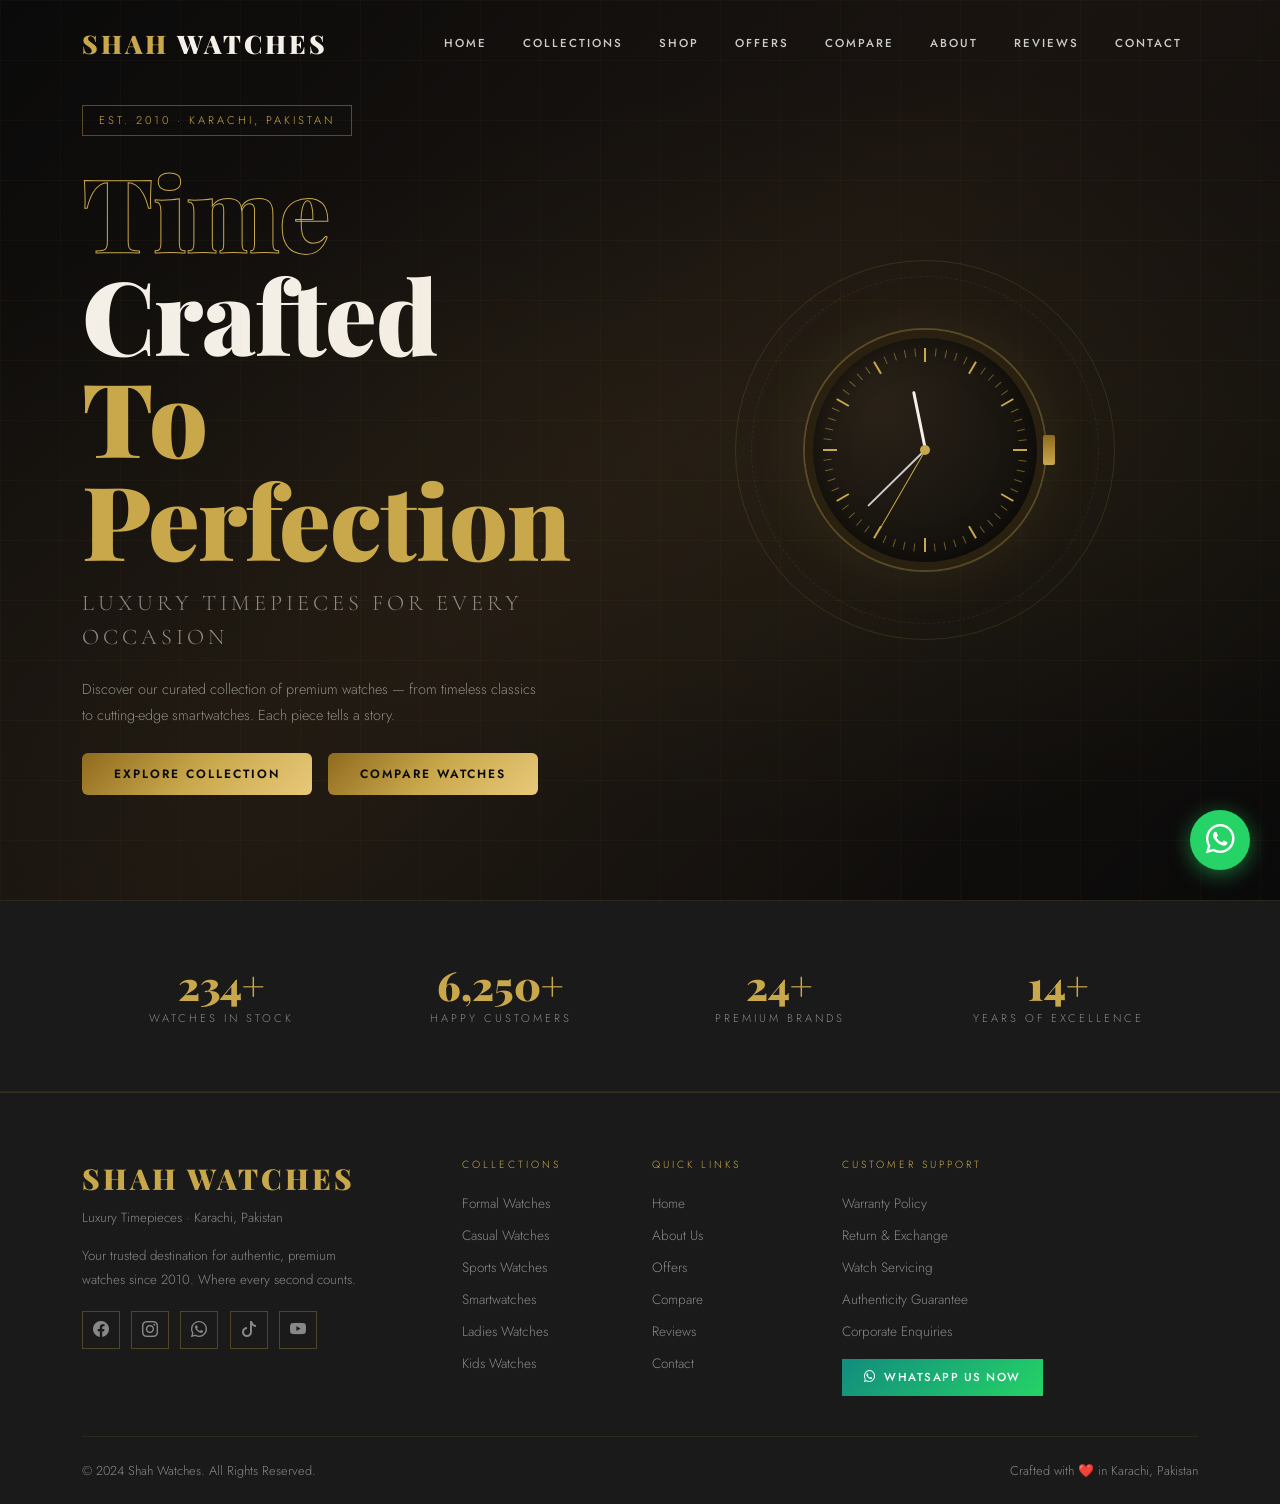
==== commit 9ba6abac: "Toggler hburger error solved" ====
--- a/index.html
+++ b/index.html
@@ -35,10 +35,12 @@
 <nav class="navbar navbar-expand-lg fixed-top" id="mainNav">
   <div class="container">
     <a class="navbar-brand" href="#hero">SHAH <span>WATCHES</span></a>
-    <button class="navbar-toggler" type="button" data-bs-toggle="collapse" data-bs-target="#navMenu">
-      <span class="navbar-toggler-icon"></span>
-    </button>
-    <div class="collapse navbar-collapse" id="navMenu">
+  <button class="navbar-toggler d-lg-none d-flex align-items-center justify-content-center" 
+        type="button" 
+        data-bs-toggle="collapse" 
+        data-bs-target="#navMenu">
+  <span class="custom-toggler"></span>
+</button>  <div class="collapse navbar-collapse" id="navMenu">
       <ul class="navbar-nav ms-auto gap-1">
         <li class="nav-item"><a class="nav-link active" href="index.html">Home</a></li>
         <li class="nav-item"><a class="nav-link" href="collection.html">Collections</a></li>
--- a/style.css
+++ b/style.css
@@ -175,6 +175,79 @@
     .navbar-toggler { border-color: var(--gold); }
     .navbar-toggler-icon { filter: invert(1); }
 
+
+
+
+
+
+    .navbar-toggler {
+  border: 2px solid var(--gold);
+  width: 45px;
+  height: 40px;
+  padding: 0;
+  display: flex;
+  align-items: center;
+  justify-content: center;
+}
+
+/* Hamburger Icon */
+.custom-toggler {
+  position: relative;
+  width: 24px;
+  height: 2px;
+  background-color: var(--gold);
+  display: block;
+}
+
+/* Top Line */
+.custom-toggler::before {
+  content: "";
+  position: absolute;
+  width: 24px;
+  height: 2px;
+  background-color: var(--gold);
+  top: -7px;
+  left: 0;
+}
+
+/* Bottom Line */
+.custom-toggler::after {
+  content: "";
+  position: absolute;
+  width: 24px;
+  height: 2px;
+  background-color: var(--gold);
+  top: 7px;
+  left: 0;
+}
+
+
+
+.navbar-toggler-icon {
+  display: none !important;
+}
+
+
+
+@media (max-width: 991px) {
+  #mainNav {
+    background: transparent;
+    transition: 0.3s;
+  }
+
+  /* 👇 jab menu open ho */
+  #mainNav.menu-open {
+    background: #000000;
+  }
+
+  /* dropdown menu */
+  #mainNav .navbar-collapse {
+    background: #000000;
+    padding: 15px;
+    border-radius: 10px;
+  }
+}
+
     /* ── HERO ── */
     #hero {
       min-height: 100vh;
@@ -866,4 +939,19 @@
     }
     .newsletter-input:focus { border-color: var(--gold); }
     .newsletter-input::placeholder { color: var(--gray); }
-  +  
+
+
+.cat-btn {
+  border: 2px solid;
+  padding: 5px 10px;
+  color: rgba(201,168,76,0.3) ;
+  text-decoration: none;   /* underline remove */
+  border-radius: 6px;
+  display: inline-block;
+}
+
+.cat-btn:hover {
+  background: rgba(201,168,76,0.3) ;
+  color: #947216  ;
+}
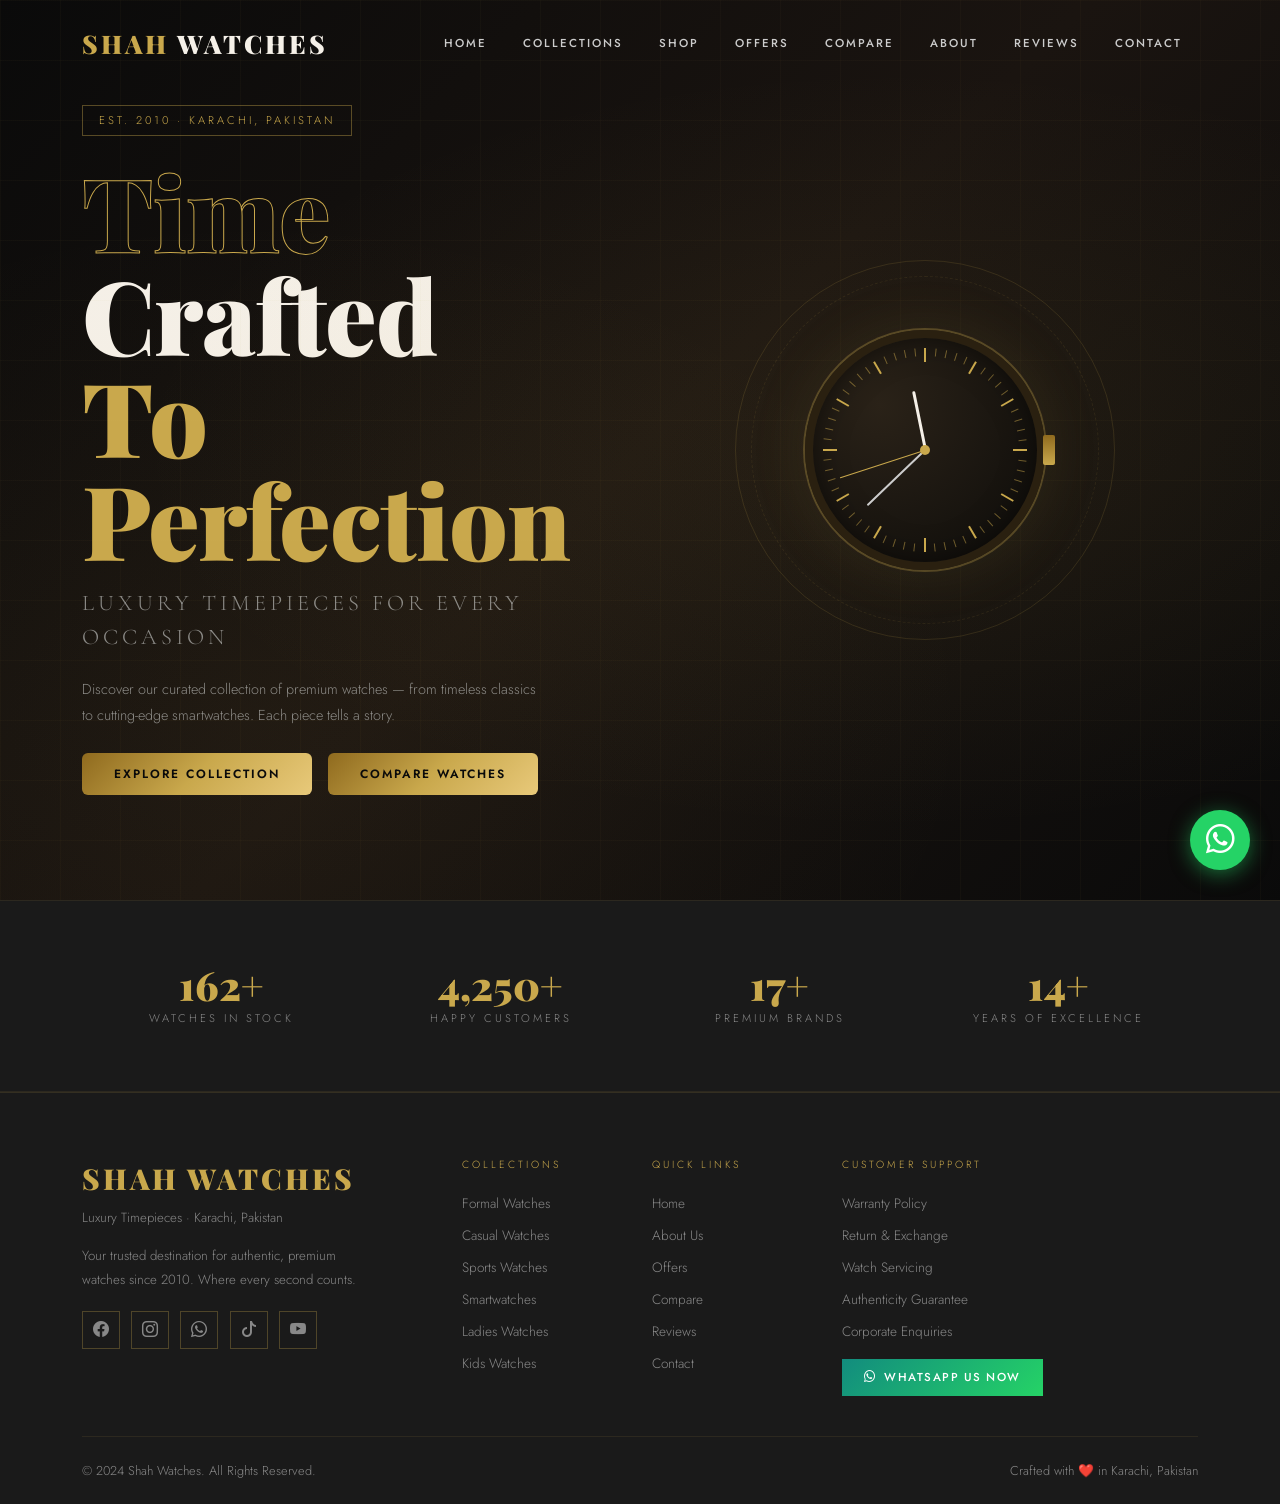
==== commit 50f1d6a6: "error" ====
--- a/index.html
+++ b/index.html
@@ -12,7 +12,8 @@
   <!-- Google Fonts -->
   <link href="https://fonts.googleapis.com/css2?family=Playfair+Display:ital,wght@0,400;0,700;0,900;1,400&family=Cormorant+Garamond:wght@300;400;600&family=Jost:wght@300;400;500;600&display=swap" rel="stylesheet"/>
   <link rel="shortcut icon" href="images/wrist-watch.png" type="image/x-icon">
-  <link rel="stylesheet" href="style.css">  
+  <link rel="stylesheet" href="style.css"> 
+  <link rel="stylesheet" href="style.css?v=2"> 
 </head>
 <body>
 
--- a/style.css
+++ b/style.css
@@ -248,10 +248,16 @@
   }
 }
 
+
+#mainNav.menu-open {
+  background: #000000 !important;
+}
+
+
     /* ── HERO ── */
     #hero {
       min-height: 100vh;
-      background: linear-gradient(135deg, #0a0a0a 0%, #1a1410 50%, #0a0a0a 100%);
+      background: linear-gradient(135deg, #0a0a0a 0%, #1a1410 50%, hsl(0, 0%, 4%) 100%);
       position: relative;
       display: flex; align-items: center;
       overflow: hidden;
--- a/style.css
+++ b/style.css
@@ -248,10 +248,16 @@
   }
 }
 
+
+#mainNav.menu-open {
+  background: #000000 !important;
+}
+
+
     /* ── HERO ── */
     #hero {
       min-height: 100vh;
-      background: linear-gradient(135deg, #0a0a0a 0%, #1a1410 50%, #0a0a0a 100%);
+      background: linear-gradient(135deg, #0a0a0a 0%, #1a1410 50%, hsl(0, 0%, 4%) 100%);
       position: relative;
       display: flex; align-items: center;
       overflow: hidden;
